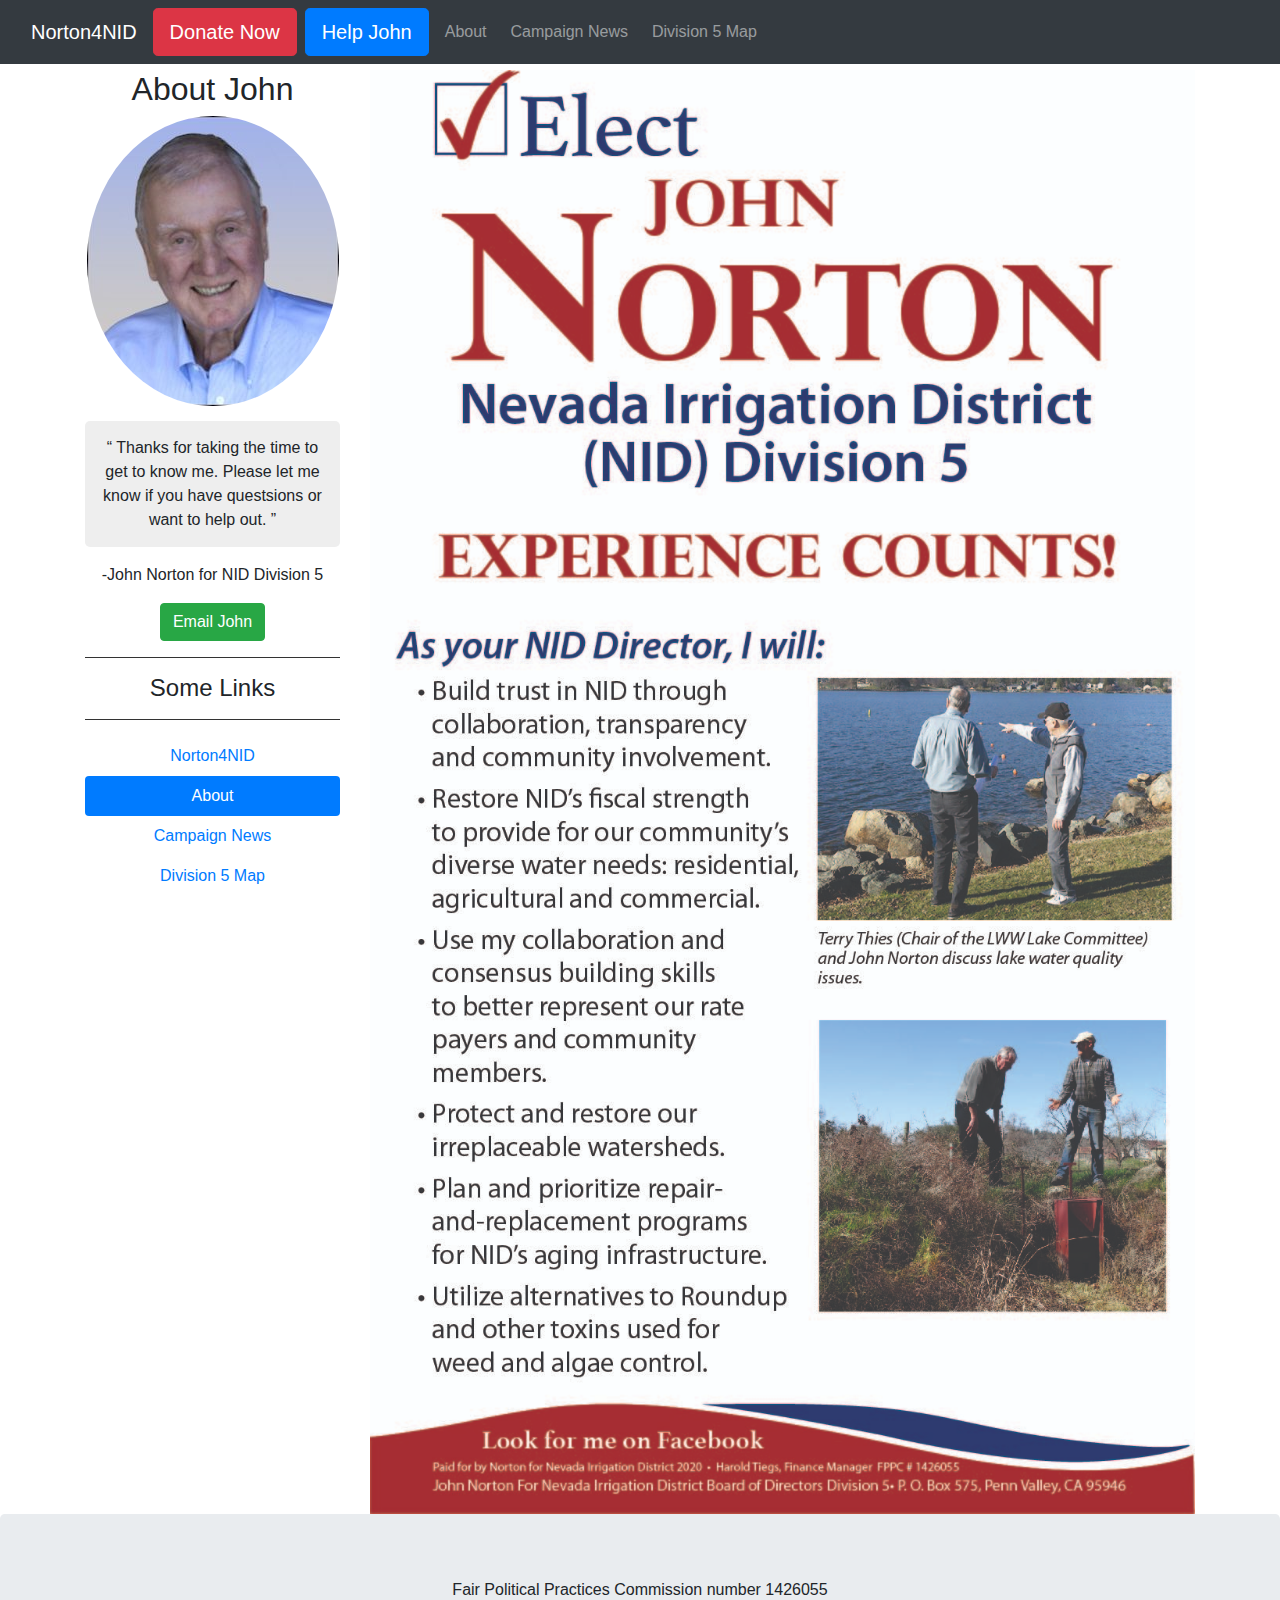
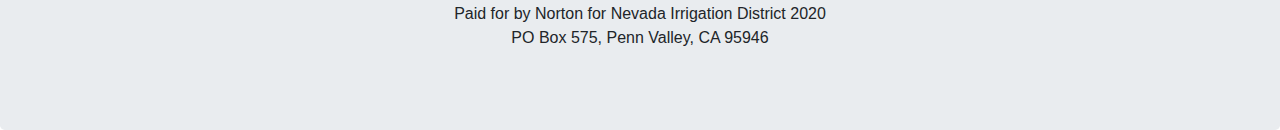
==== about.html @ d8ef8143 "Temporarily remove endorsement links.  Create & Link Division 5 map." ====
<html lang="en">
<head>
  <!-- Global site tag (gtag.js) - Google Analytics -->
  <script async src="https://www.googletagmanager.com/gtag/js?id=UA-166257467-1"></script>
  <script>
    window.dataLayer = window.dataLayer || [];
    function gtag(){dataLayer.push(arguments);}
    gtag('js', new Date());

    gtag('config', 'UA-166257467-1');
  </script>

  <title>About John Norton</title>
  <meta charset="utf-8">
  <meta name="viewport" content="width=device-width, initial-scale=1">
  <link rel="stylesheet" type="text/css" href="style.css">
  <link rel="stylesheet" href="https://maxcdn.bootstrapcdn.com/bootstrap/4.4.1/css/bootstrap.min.css">
  <script src="https://ajax.googleapis.com/ajax/libs/jquery/3.4.1/jquery.min.js"></script>
  <script src="https://cdnjs.cloudflare.com/ajax/libs/popper.js/1.16.0/umd/popper.min.js"></script>
  <script src="https://maxcdn.bootstrapcdn.com/bootstrap/4.4.1/js/bootstrap.min.js"></script>
  <style>
  .fakeimg {
    height: 200px;
    background: #aaa;
  }
  </style>

  <script type="text/javascript" src="//downloads.mailchimp.com/js/signup-forms/popup/unique-methods/embed.js" data-dojo-config="usePlainJson: true, isDebug: false"></script>
  <script type="text/javascript">
    function showMailingPopUp() {
      document.cookie = 'MCPopupClosed=;path=/;expires=Thu, 01 Jan 1970 00:00:00 UTC;';
      document.cookie = 'MCPopupSubscribed=;path=/;expires=Thu, 01 Jan 1970 00:00:00 UTC;';
      dojoRequire(
        ["mojo/signup-forms/Loader"],
        function(L) {
          L.start( {
            "baseUrl":"mc.us8.list-manage.com",
            "uuid":"c0884fab34ab195df413d4a0a",
            "lid":"f52474deab",
            "uniqueMethods":true
          });
        });
      }
  </script>
</head>
<body>

  <!-- Declare Navigation Bar -->
  <nav class="navbar navbar-inverse navbar-expand-lg fixed-top bg-dark navbar-dark">
    <div class="container-fluid">
      <div class="navbar-header">
        <button type="button" class="navbar-toggler bg-dark" data-toggle="collapse" data-target="#collapse-NavBar">
          <span class="navbar-toggler-icon"></span>
        </button>
        <a class="navbar-brand" href="index.html">Norton4NID</a>
      </div>
      <div class="collapse navbar-collapse" id="collapse-NavBar">
        <ul class="nav navbar-nav">
          <li class="nav-item">
            <a class="btn btn-danger btn-lg mr-2" href="https://www.efundraisingconnections.com/c/johnnorton">Donate Now</a>
          </li>
          <li class="nav-item">
            <a href="" class="btn btn-primary btn-lg mr-2" onclick="showMailingPopUp(); return false;">Help John</a>
          </li>
          <li class="nav-item">
            <a class="nav-link mt-1 mr-2" href="about.html">About</a>
          </li>
          <li class="nav-item">
            <a class="nav-link mt-1 mr-2" href="news.html">Campaign News</a>
          </li>
          <li class="nav-item">
<!--            <a class="nav-link disabled mt-1 mr-2" href="endorsements.html">Endorsements</a> -->
          </li>
          <li class="nav-item">
            <a class="nav-link mt-1 mr-2" href="map.html">Division 5 Map</a>
          </li>
        </ul>
      </div>
    </div>
  </nav>
  <!-- End Navigation Bar -->

  <!-- Begin Page Content-->
<div class="container" style="margin-top:70px">
  <div class="row">
    <div class="col-sm-3 text-center">
      <h2>About John</h2>
      <img src="img/profile.jpg" class="img-fluid rounded-circle" alt="John Norton Profile Picture">

      <blockquote>
        <p>
          Thanks for taking the time to get to know me.  Please let me know if you have questsions or want to help out.
        </p>
        <footer>
          -John Norton for NID Division 5
        </footer>
      </blockquote>
      <a href="https://aemail.com/v2Yr" target="_blank" class="btn btn-success">Email John</a>
      <hr style="height:1px;border:none;color:#333;background-color:#333;" />
      <h4>Some Links</h4>
      <hr style="height:1px;border:none;color:#333;background-color:#333;" />
      <ul class="nav nav-pills flex-column">
        <li class="nav-item">
          <a class="nav-link" href="index.html">Norton4NID</a>
        </li>
        <li class="nav-item">
          <a class="nav-link active" href="about.html">About</a>
        </li>
        <li class="nav-item">
          <a class="nav-link" href="news.html">Campaign News</a>
        </li>
        <li class="nav-item">
          <!-- <a class="nav-link disabled" href="endorsements.html">Endorsements</a> -->
        </li>
        <li class="nav-item">
          <a class="nav-link" href="map.html">Division 5 Map</a>
        </li>
      </ul>
      <hr class="d-sm-none">
    </div>
    <div class="col-sm-9">
      <img src="img/about_page.jpg" class="img-fluid" alt="Campaign flyer explaining what John Norton would do if elected. This includes responding to needs for community involvment, transparency, improving NID's fiscal strength, replacing aging infrastructure, and working with farmers to keep the water safe from toxins.">

<!--
      <h2>Protect the environement and your water rights</h2>
      <h5>This November 5th cast your vote for John Norton for NID Division 5</h5>
      <div class="fakeimg">Fake Image</div>
      <p>Some text..</p>
      <p>Sunt in culpa qui officia deserunt mollit anim id est laborum consectetur adipiscing elit, sed do eiusmod tempor incididunt ut labore et dolore magna aliqua. Ut enim ad minim veniam, quis nostrud exercitation ullamco.</p>
      <br>
      <h2>TITLE HEADING</h2>
      <h5>Title description, Sep 2, 2017</h5>
      <div class="fakeimg">Fake Image</div>
      <p>Some text..</p>
      <p>Sunt in culpa qui officia deserunt mollit anim id est laborum consectetur adipiscing elit, sed do eiusmod tempor incididunt ut labore et dolore magna aliqua. Ut enim ad minim veniam, quis nostrud exercitation ullamco.</p>
-->
    </div>
  </div>
</div>

<div class="jumbotron text-center" style="margin-bottom:0">
  <p>Fair Political Practices Commission number 1426055 <br>
     Paid for by Norton for Nevada Irrigation District 2020 <br>
     PO Box 575, Penn Valley, CA 95946</p>
</div>

</body>
</html>
---- style.css ----
blockquote {
    padding-top: 15px;
    margin: 0;
}

blockquote p {
    padding: 15px;
    background: #eee;
    border-radius: 5px;
}

blockquote p::before {
    content: '\201C';
}

blockquote p::after {
    content: '\201D';
}


.modal .modal-popout-bg {
  background-image: url("img/helpJohn.jpg");
  background-color: rgba(255, 255, 255, 0.7);
  background-repeat: no-repeat;
  background-size: cover;
}
.modal-notify .modal-header {
  border-radius: 3px 3px 0 0;
}
.modal-notify .modal-content {
  border-radius: 3px;
}
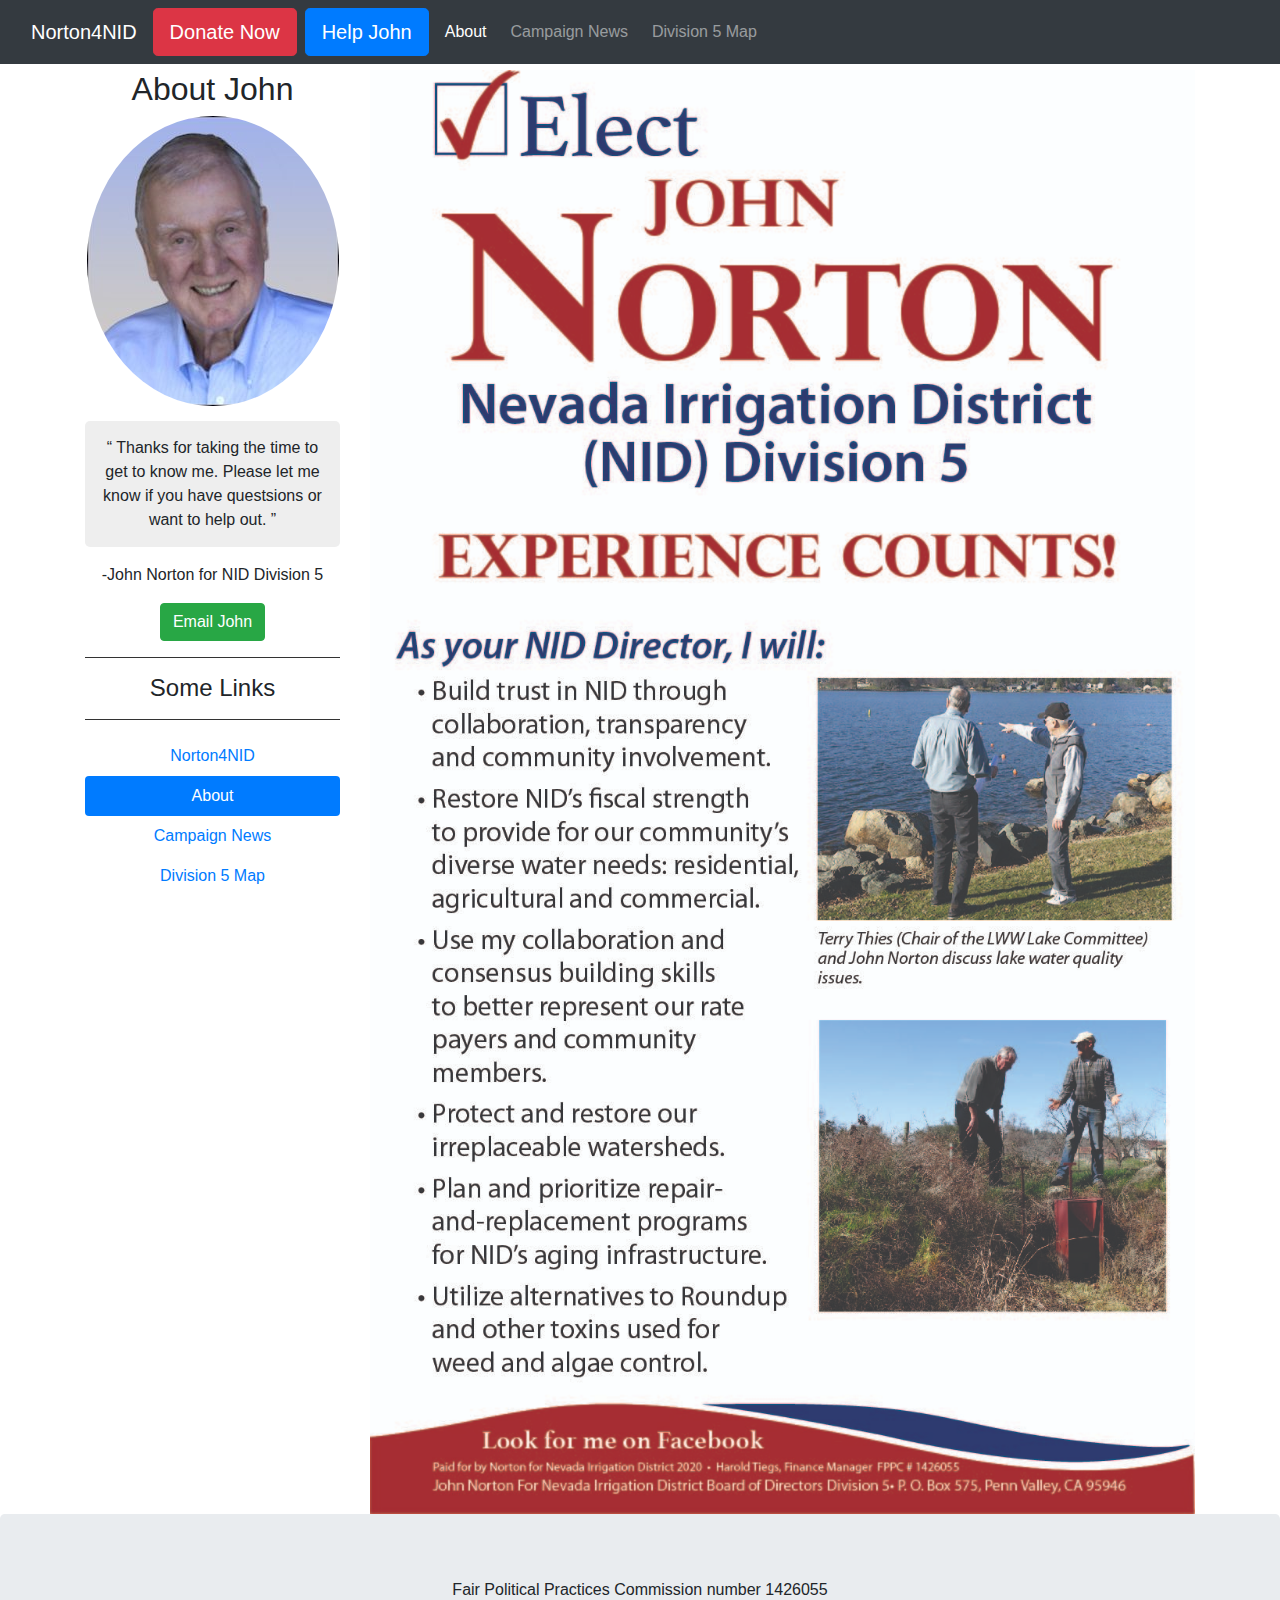
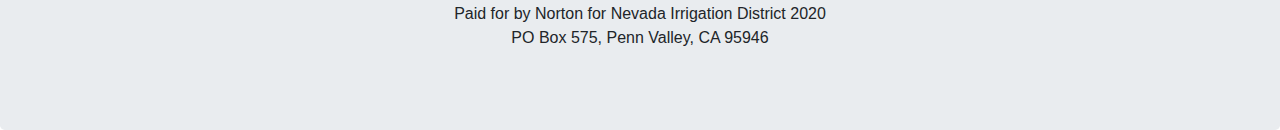
==== commit 6373cf45: "Make navbar "About" link "active"" ====
--- a/about.html
+++ b/about.html
@@ -63,7 +63,7 @@
             <a href="" class="btn btn-primary btn-lg mr-2" onclick="showMailingPopUp(); return false;">Help John</a>
           </li>
           <li class="nav-item">
-            <a class="nav-link mt-1 mr-2" href="about.html">About</a>
+            <a class="nav-link mt-1 mr-2 active" href="about.html">About</a>
           </li>
           <li class="nav-item">
             <a class="nav-link mt-1 mr-2" href="news.html">Campaign News</a>
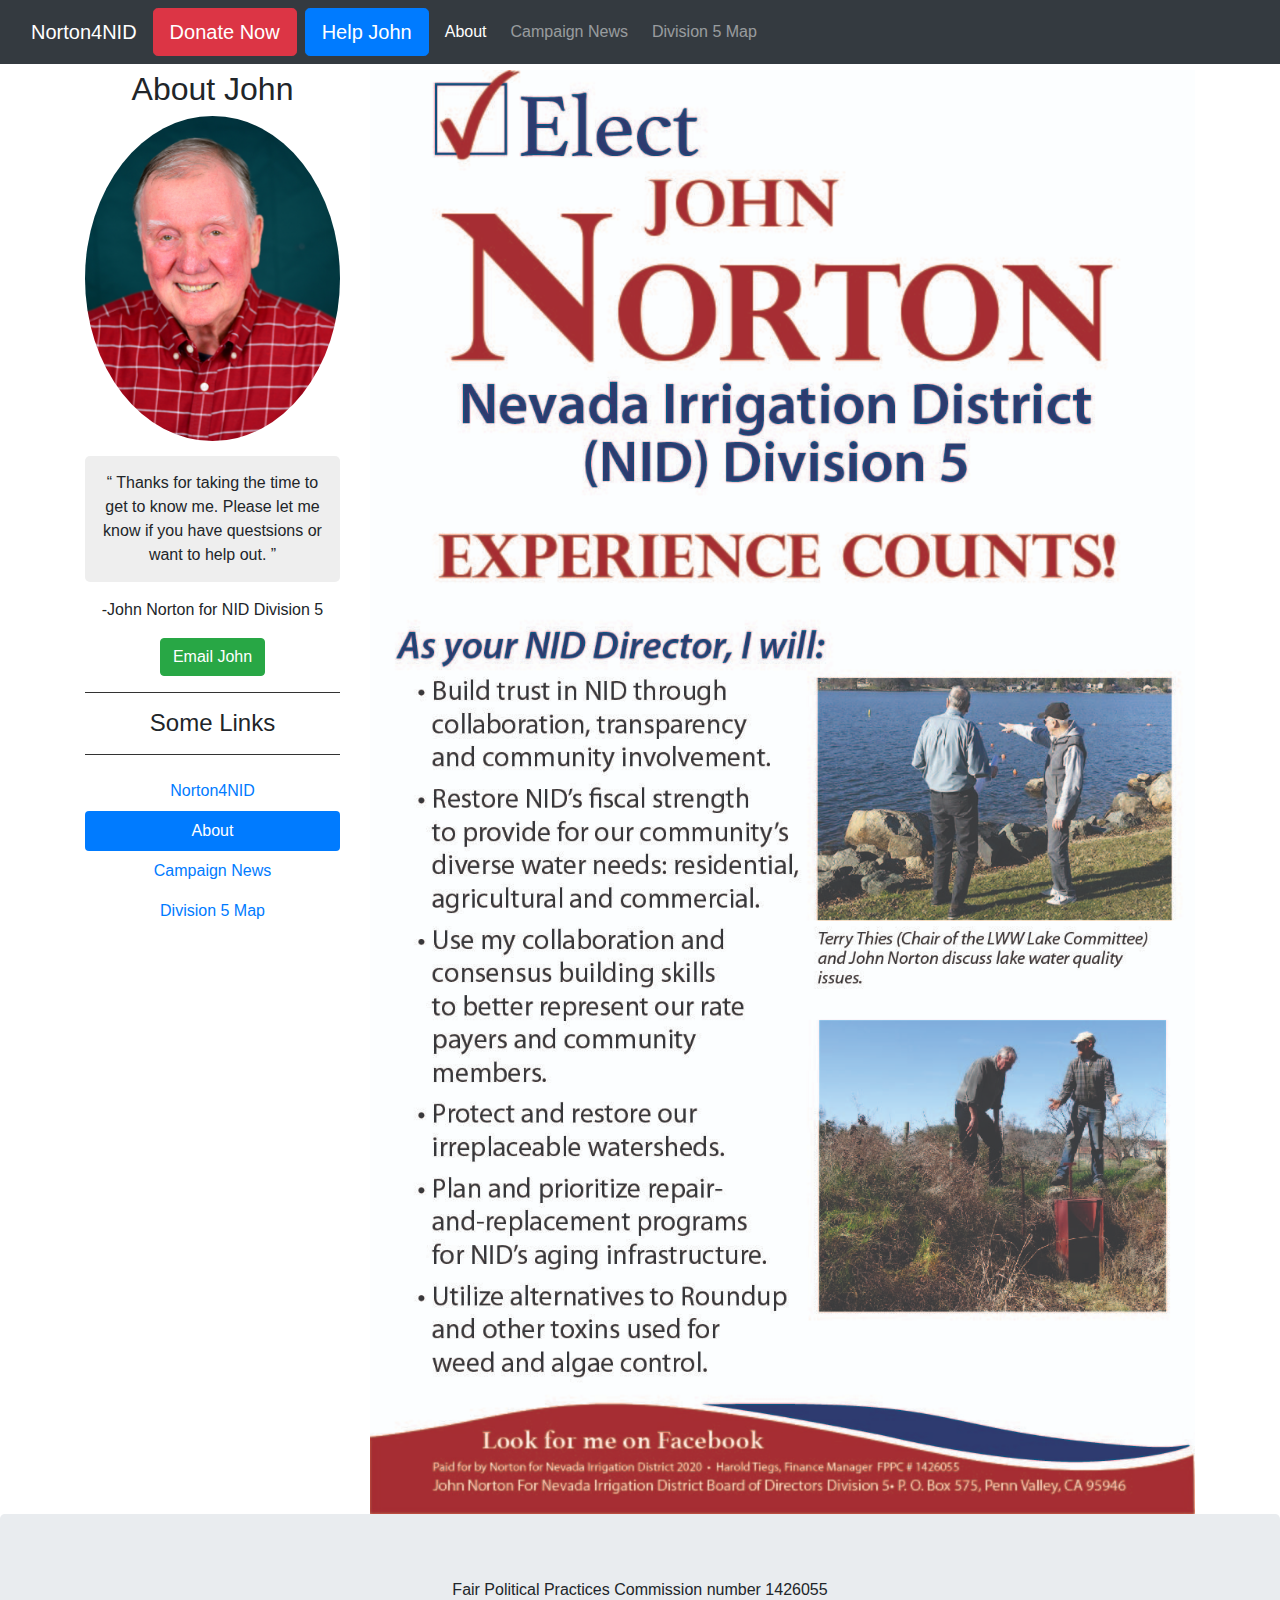
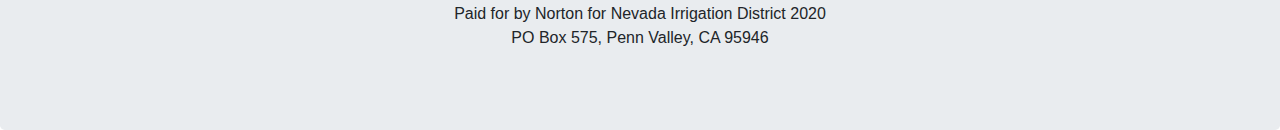
==== commit b6ca894e: "New profile picture for John" ====
--- a/about.html
+++ b/about.html
@@ -85,7 +85,7 @@
   <div class="row">
     <div class="col-sm-3 text-center">
       <h2>About John</h2>
-      <img src="img/profile.jpg" class="img-fluid rounded-circle" alt="John Norton Profile Picture">
+      <img src="img/new_profile.jpg" class="img-fluid rounded-circle" alt="John Norton Profile Picture">
 
       <blockquote>
         <p>
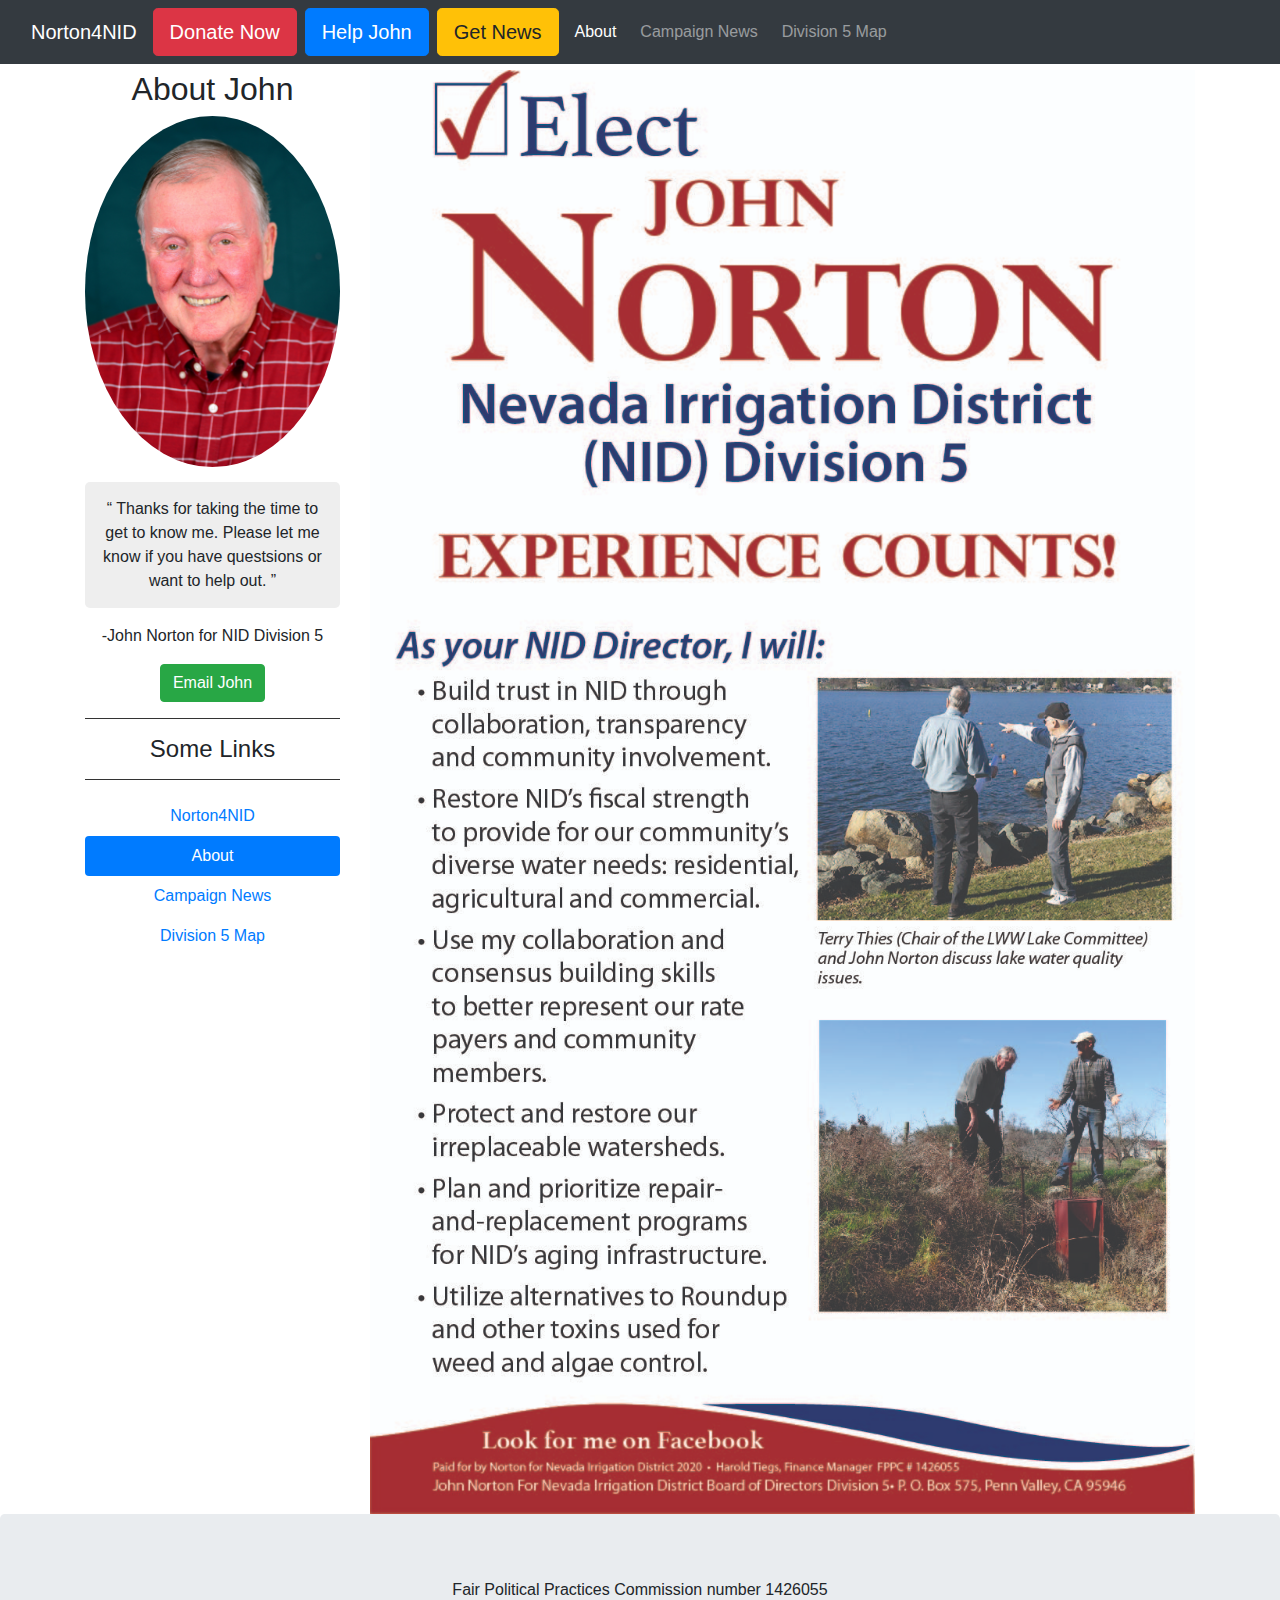
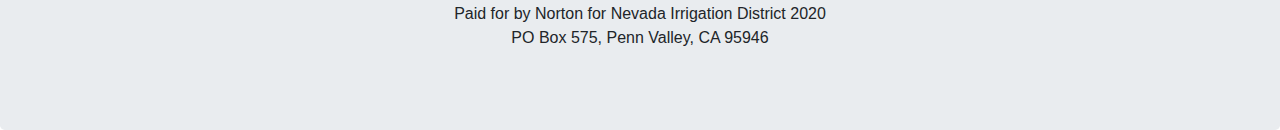
==== commit 012b3a8f: "Integrate Get news button and helpJohn page with form" ====
--- a/about.html
+++ b/about.html
@@ -60,7 +60,10 @@
             <a class="btn btn-danger btn-lg mr-2" href="https://www.efundraisingconnections.com/c/johnnorton">Donate Now</a>
           </li>
           <li class="nav-item">
-            <a href="" class="btn btn-primary btn-lg mr-2" onclick="showMailingPopUp(); return false;">Help John</a>
+            <a class="btn btn-primary btn-lg mr-2" href="helpJohn.html">Help John</a>
+          </li>
+          <li class="nav-item">
+            <a href="" class="btn btn-warning btn-lg mr-2" onclick="showMailingPopUp(); return false;">Get News</a>
           </li>
           <li class="nav-item">
             <a class="nav-link mt-1 mr-2 active" href="about.html">About</a>
@@ -69,7 +72,7 @@
             <a class="nav-link mt-1 mr-2" href="news.html">Campaign News</a>
           </li>
           <li class="nav-item">
-<!--            <a class="nav-link disabled mt-1 mr-2" href="endorsements.html">Endorsements</a> -->
+          <!--  <a class="nav-link disabled mt-1 mr-2" href="endorsements.html">Endorsements</a> -->
           </li>
           <li class="nav-item">
             <a class="nav-link mt-1 mr-2" href="map.html">Division 5 Map</a>
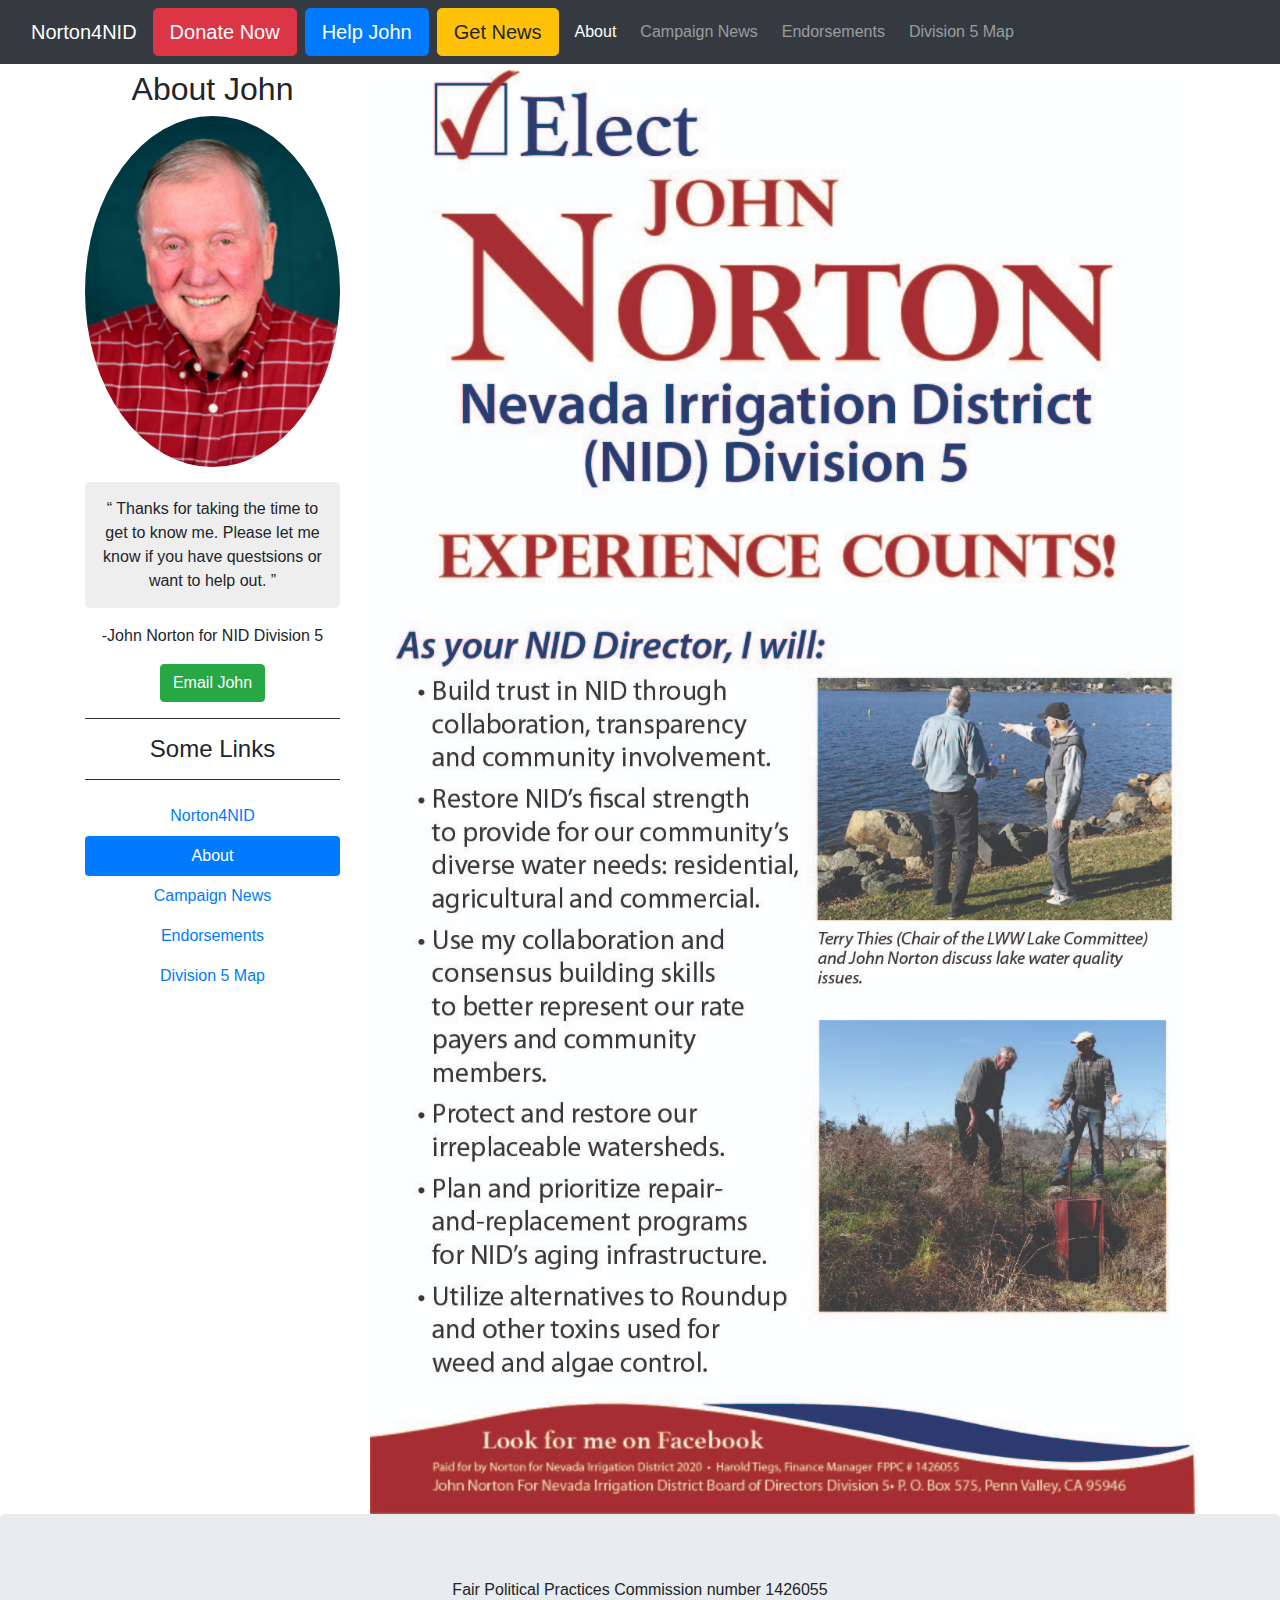
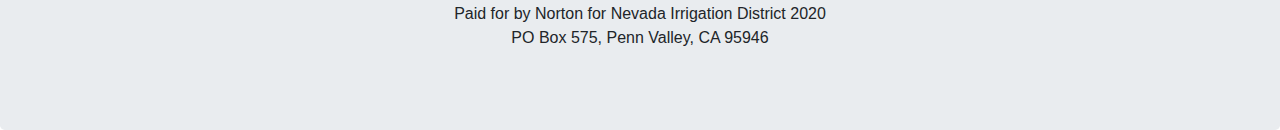
==== commit b0715bd2: "Enable endorsements link on all pages" ====
--- a/about.html
+++ b/about.html
@@ -72,7 +72,7 @@
             <a class="nav-link mt-1 mr-2" href="news.html">Campaign News</a>
           </li>
           <li class="nav-item">
-          <!--  <a class="nav-link disabled mt-1 mr-2" href="endorsements.html">Endorsements</a> -->
+          <a class="nav-link mt-1 mr-2" href="endorsements.html">Endorsements</a>
           </li>
           <li class="nav-item">
             <a class="nav-link mt-1 mr-2" href="map.html">Division 5 Map</a>
@@ -113,7 +113,7 @@
           <a class="nav-link" href="news.html">Campaign News</a>
         </li>
         <li class="nav-item">
-          <!-- <a class="nav-link disabled" href="endorsements.html">Endorsements</a> -->
+          <a class="nav-link" href="endorsements.html">Endorsements</a>
         </li>
         <li class="nav-item">
           <a class="nav-link" href="map.html">Division 5 Map</a>
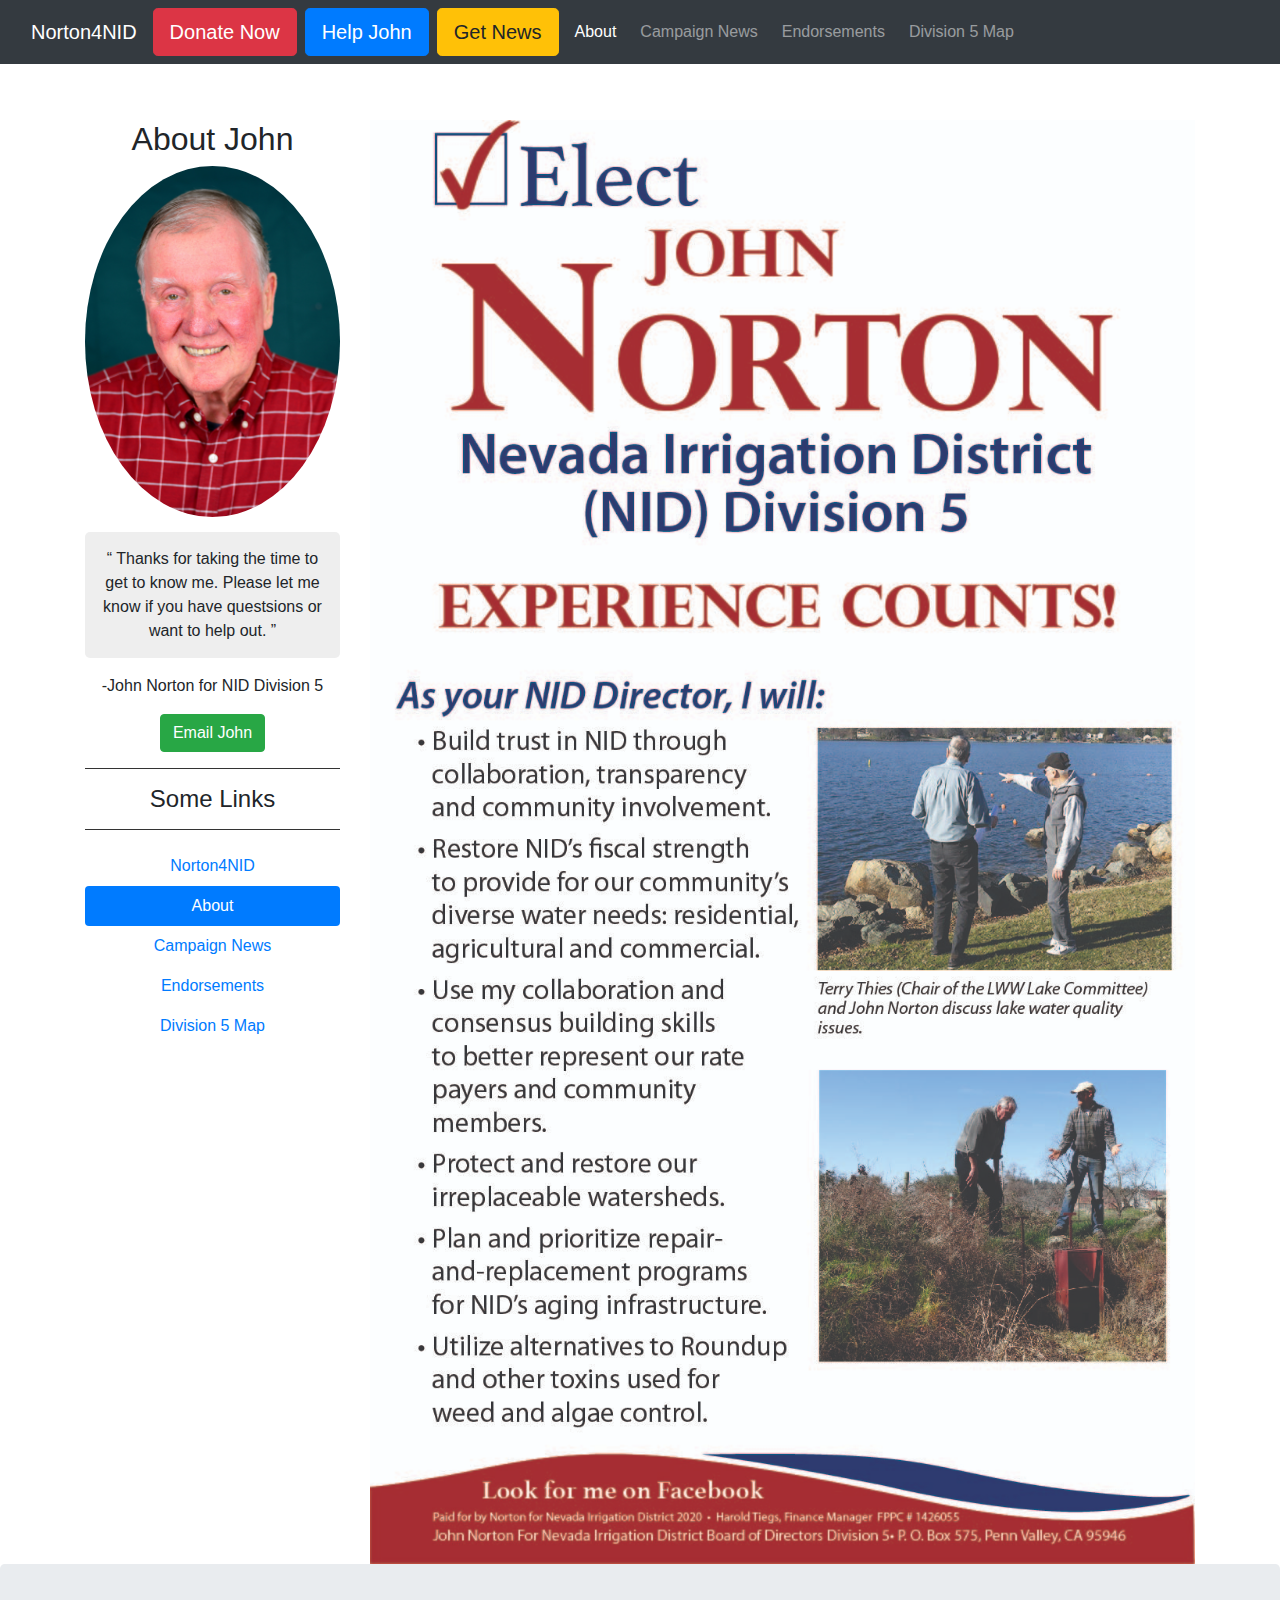
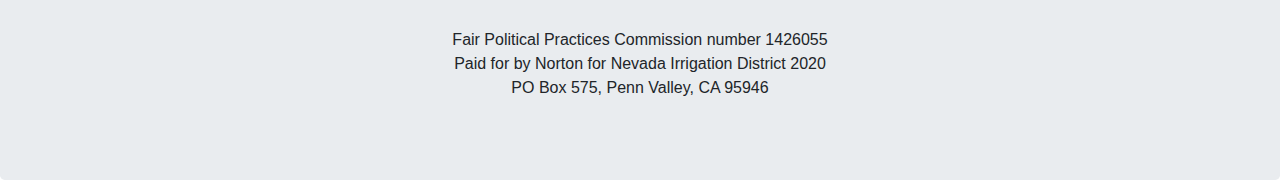
==== commit aa8ff7d8: "Add padding to top of page content container to fix navbar overlap" ====
--- a/about.html
+++ b/about.html
@@ -46,7 +46,7 @@
 <body>
 
   <!-- Declare Navigation Bar -->
-  <nav class="navbar navbar-inverse navbar-expand-lg fixed-top bg-dark navbar-dark">
+  <nav class="navbar navbar-inverse navbar-expand-md fixed-top bg-dark navbar-dark">
     <div class="container-fluid">
       <div class="navbar-header">
         <button type="button" class="navbar-toggler bg-dark" data-toggle="collapse" data-target="#collapse-NavBar">
@@ -84,7 +84,7 @@
   <!-- End Navigation Bar -->
 
   <!-- Begin Page Content-->
-<div class="container" style="margin-top:70px">
+<div class="container" style="padding-top:120px">
   <div class="row">
     <div class="col-sm-3 text-center">
       <h2>About John</h2>
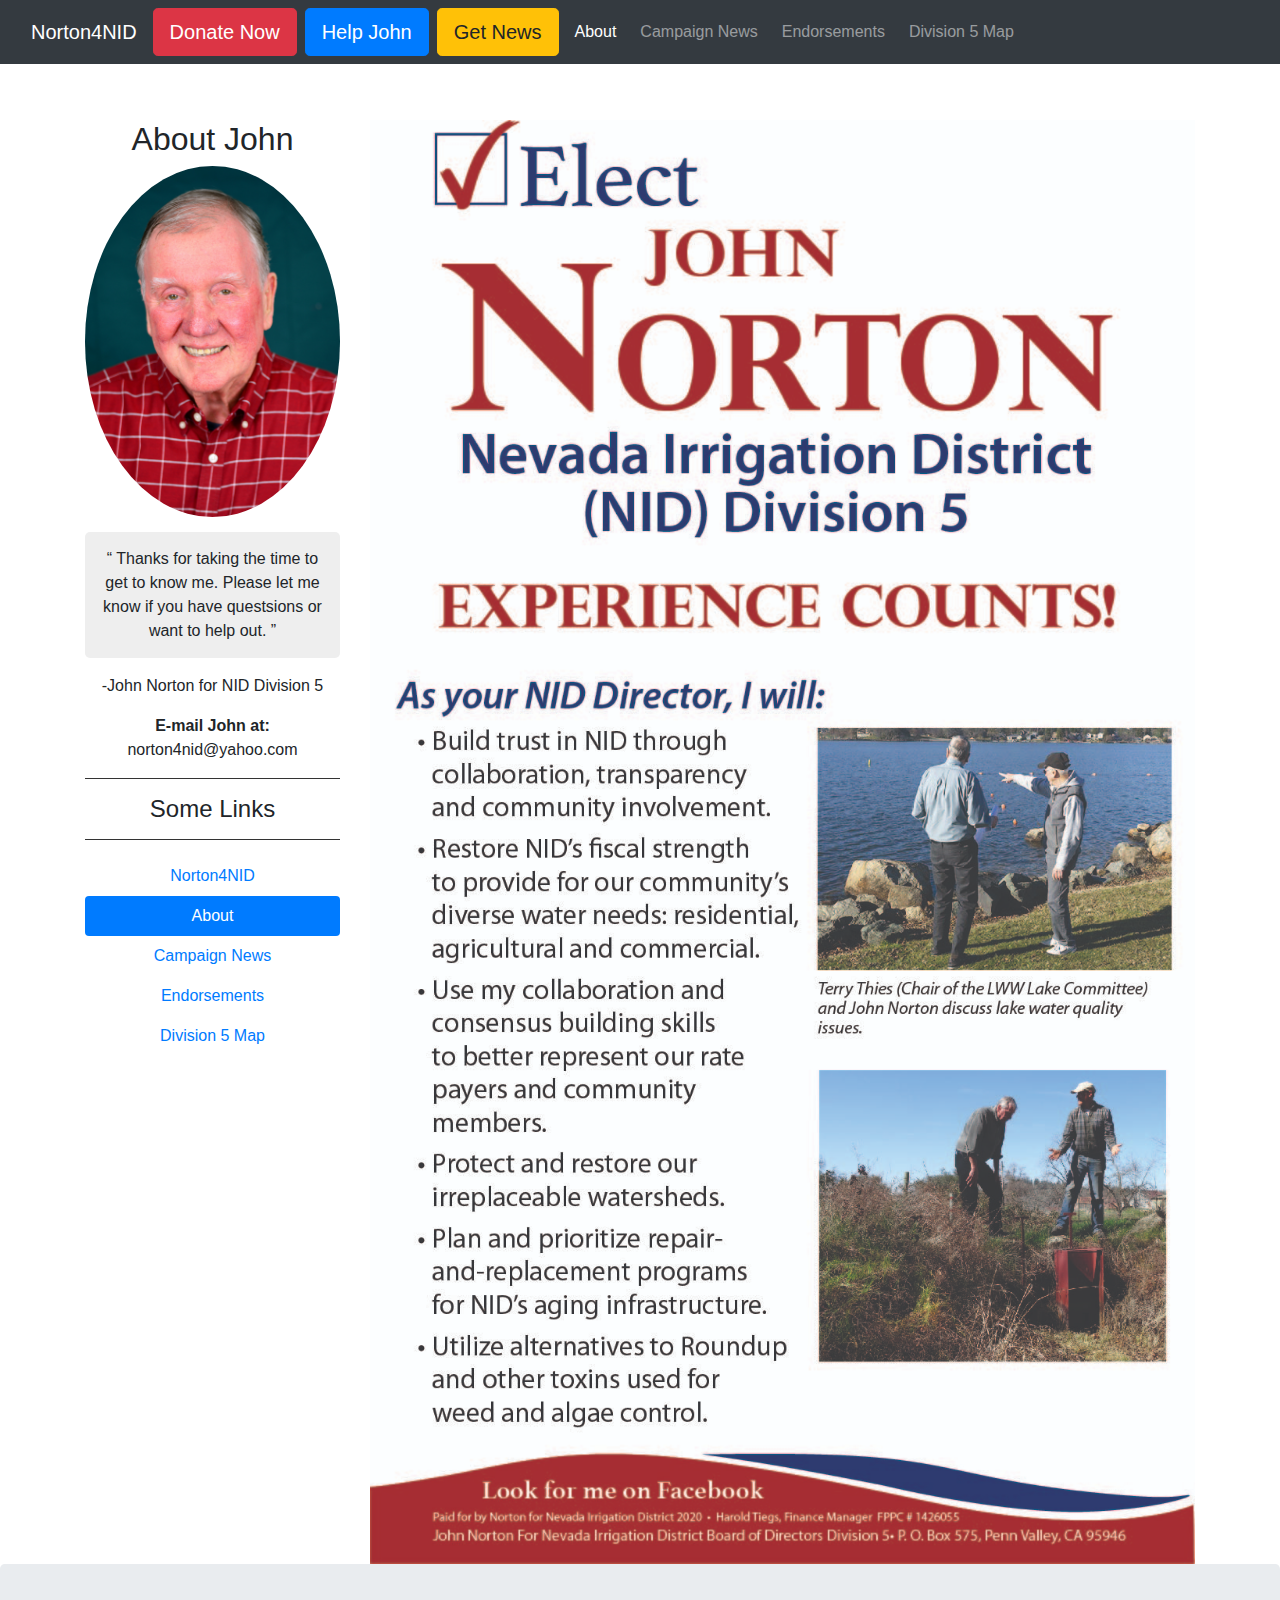
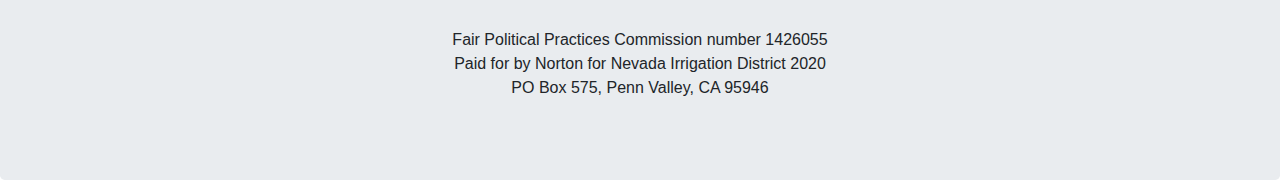
==== commit 3d2c4214: "Include Kurt's image on endorsements page and replace e-mail button" ====
--- a/about.html
+++ b/about.html
@@ -98,7 +98,10 @@
           -John Norton for NID Division 5
         </footer>
       </blockquote>
-      <a href="https://aemail.com/v2Yr" target="_blank" class="btn btn-success">Email John</a>
+      <center>
+        <strong> E-mail John at: </strong>
+        norton4nid@yahoo.com
+      </center>
       <hr style="height:1px;border:none;color:#333;background-color:#333;" />
       <h4>Some Links</h4>
       <hr style="height:1px;border:none;color:#333;background-color:#333;" />
--- a/style.css
+++ b/style.css
@@ -17,7 +17,6 @@
     content: '\201D';
 }
 
-
 .modal .modal-popout-bg {
   background-image: url("img/helpJohn.jpg");
   background-color: rgba(255, 255, 255, 0.7);
@@ -30,3 +29,21 @@
 .modal-notify .modal-content {
   border-radius: 3px;
 }
+
+/* Endorsements Quote Carousel */
+.width-auto {
+    width: auto;
+}
+
+.text-lg {
+    font-size: 2rem;
+}
+
+.carousel-indicators li {
+    border: none;
+    background: #ccc;
+}
+
+.carousel-indicators li.active {
+    background: #28a745;
+}
